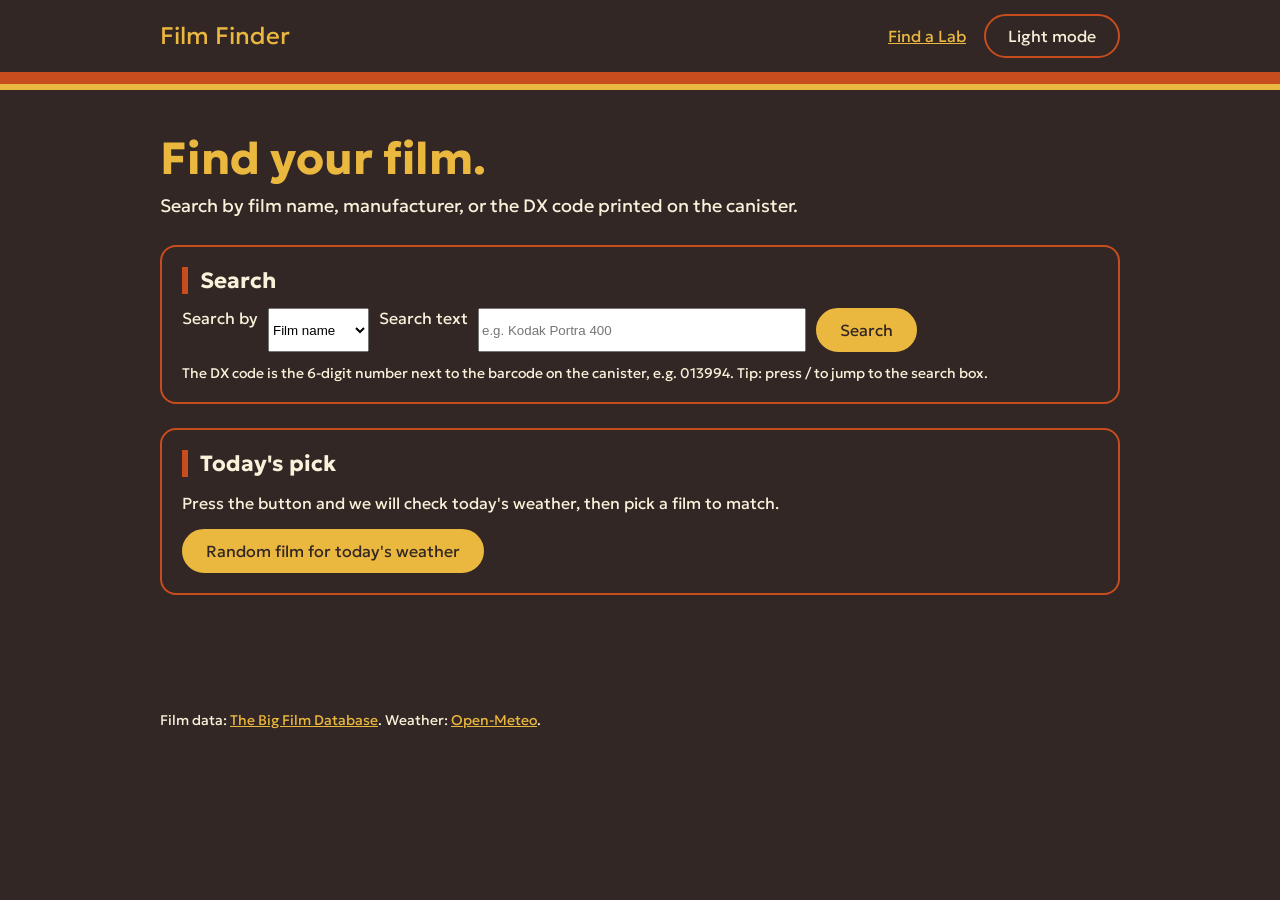
==== index.html @ 5430fe16 "Film Finder V1" ====
<!DOCTYPE html>
<html lang="en">
<head>
    <meta charset="UTF-8">
    <meta name="viewport" content="width=device-width, initial-scale=1.0">
    <title>Film Finder - Find Your Analog Film</title>

    <link rel="preconnect" href="https://fonts.googleapis.com">
    <link rel="preconnect" href="https://fonts.gstatic.com" crossorigin>
    <link href="https://fonts.googleapis.com/css2?family=Geologica:wght@400;600;800&display=swap" rel="stylesheet">

    <link rel="stylesheet" href="style.css">
    <script src="app.js" defer></script>
</head>

<body>
    <header class="site-header">
        <div class="container header-row">
            <a class="logo" href="index.html">Film Finder</a>
            <nav class="header-nav">
                <a href="https://findmyfilmlab.com/" target="_blank" rel="noopener">Find a Lab</a>
                <button id="theme-button" class="btn btn-outline" type="button">Light mode</button>
            </nav>
        </div>
    </header>
    <div class="filmstrip" aria-hidden="true"></div>

    <main class="container">
        <section class="hero">
            <h1>Find your film.</h1>
            <p class="subtitle">Search by film name, manufacturer, or the DX code printed on the canister.</p>
        </section>

        <section class="panel">
            <h2>Search</h2>
            <form id="search-form" class="search-row">
                <label for="search-type" class="visually-hidden">Search by</label>
                <select id="search-type">
                    <option value="name">Film name</option>
                    <option value="manufacturer">Manufacturer</option>
                    <option value="dx">DX code</option>
                </select>

                <label for="search-input" class="visually-hidden">Search text</label>
                <input id="search-input" type="text" placeholder="e.g. Kodak Portra 400" required>

                <button class="btn" type="submit">Search</button>
            </form>
            <p class="hint">The DX code is the 6-digit number next to the barcode on the canister, e.g. 013994. Tip: press / to jump to the search box.</p>
        </section>

        <section class="panel">
            <h2>Today's pick</h2>
            <p id="weather-text">Press the button and we will check today's weather, then pick a film to match.</p>
            <button id="random-btn" class="btn" type="button">Random film for today's weather</button>
        </section>

        <p id="message" role="status"></p>
        <section id="results" class="card-grid"></section>
    </main>

    <footer class="container site-footer">
        <p>
            Film data: <a href="https://thebigfilmdatabase.merinorus.com/" target="_blank" rel="noopener">The Big Film Database</a>.
            Weather: <a href="https://open-meteo.com/" target="_blank" rel="noopener">Open-Meteo</a>.
        </p>
    </footer>
</body>
</html>
---- style.css ----
body {
    background-color: #322724;
    color: #F9F2DA;
    font-family: "Geologica", Arial, sans-serif;
    font-size: 16px;
    margin: 0;
}

.container {
    width: 90%;
    max-width: 960px;
    margin: 0 auto;
}

.hidden {
    display: none;
}


/* ---------- Headings and links ---------- */
h1 {
    color: #EBB83F;
    font-size: 45px;
    margin: 40px 0 8px 0;
}

h2 {
    font-size: 22px;
    margin: 0 0 14px 0;
    padding-left: 12px;
    border-left: 6px solid #C74D1E;
}

h3 {
    font-size: 17px;
    margin: 0 0 4px 0;
}

.subtitle {
    font-size: 18px;
    margin: 0 0 28px 0;
}

a {
    color: #EBB83F;
}

a:hover {
    color: #F9F2DA;
    text-decoration: none;
}


/* ---------- Header and film strip ---------- */
.site-header {
    padding: 14px 0;
}

.header-row {
    display: flex;
    justify-content: space-between;
    align-items: center;
    gap: 12px;
}

.header-nav {
    display: flex;
    align-items: center;
    gap: 18px;
}

.logo {
    font-size: 24px;
    text-decoration: none;
}

.filmstrip {
    height: 12px;
    background-color: #C74D1E;
    border-bottom: 6px solid #EBB83F;
}


/* ---------- Buttons: rounded corners + colour change on hover ---------- */
.btn {
    display: inline-block;
    box-sizing: border-box;
    padding: 10px 22px;
    background-color: #EBB83F;
    color: #322724;
    border: 2px solid #EBB83F;
    border-radius: 999px;
    font-family: "Geologica", Arial, sans-serif;
    font-size: 16px;
    text-decoration: none;
    cursor: pointer;
}

.btn:hover {
    background-color: #F9F2DA;
    color: #322724;
    border: 2px solid #F9F2DA;
}

.btn-outline {
    background-color: #322724;
    color: #F9F2DA;
    border: 2px solid #C74D1E;
}


/* ---------- Panels and form fields ---------- */
.panel {
    box-sizing: border-box;
    padding: 20px;
    margin: 0 0 24px 0;
    border: 2px solid #C74D1E;
    border-radius: 16px;
}

.search-row {
    display: flex;
    flex-wrap: wrap;
    gap: 10px;
}

.field {
    box-sizing: border-box;
    padding: 10px 16px;
    background-color: #322724;
    color: #F9F2DA;
    border: 2px solid #C74D1E;
    border-radius: 999px;
    font-family: "Geologica", Arial, sans-serif;
    font-size: 16px;
}

#search-input {
    width: 320px;
}

.hint {
    font-size: 14px;
    margin: 12px 0 0 0;
}

#message {
    min-height: 26px;
    margin: 0 0 16px 0;
}

.error {
    color: #EBB83F;
}


/* ---------- Search result cards ---------- */
.card-grid {
    display: flex;
    flex-wrap: wrap;
    gap: 16px;
}

.film-card {
    box-sizing: border-box;
    width: 300px;
    padding: 16px;
    border: 2px solid #C74D1E;
    border-radius: 16px;
    cursor: pointer;
}

.film-card:hover {
    border: 2px solid #EBB83F;
}

.highlight {
    border: 2px solid #EBB83F;
}

.card-maker {
    color: #EBB83F;
    font-size: 14px;
    margin: 0;
}


/* ---------- Small labels ---------- */
.tag {
    display: inline-block;
    padding: 2px 14px;
    background-color: #EBB83F;
    color: #322724;
    border-radius: 999px;
    font-size: 14px;
}

.badge {
    display: inline-block;
    padding: 0 12px;
    background-color: #EBB83F;
    color: #322724;
    border-radius: 999px;
}


/* ---------- Result page ---------- */
.detail-row {
    display: flex;
    flex-wrap: wrap;
    gap: 24px;
    margin: 24px 0;
}

.image-box {
    width: 280px;
}

.package-img {
    display: block;
    width: 100%;
    height: auto;
    border: 2px solid #C74D1E;
    border-radius: 16px;
}

.no-image {
    display: flex;
    justify-content: center;
    align-items: center;
    box-sizing: border-box;
    min-height: 320px;
    padding: 16px;
    text-align: center;
    border: 2px solid #C74D1E;
    border-radius: 16px;
}

.info-panel {
    width: 600px;
    max-width: 100%;
    margin: 0;
}

dl {
    margin: 0;
}

.info-row {
    display: flex;
    flex-wrap: wrap;
    gap: 4px 16px;
    padding: 10px 0;
    border-bottom: 1px solid #C74D1E;
}

dt {
    width: 150px;
    color: #EBB83F;
}

dd {
    width: 340px;
    max-width: 100%;
    margin: 0;
}

.link-row {
    display: flex;
    flex-wrap: wrap;
    gap: 10px;
    margin: 10px 0 0 0;
}

.gallery {
    display: flex;
    flex-wrap: wrap;
    gap: 14px;
}

.gallery figure {
    margin: 0;
}

.gallery img {
    display: block;
    height: 170px;
    width: auto;
    max-width: 100%;
    border: 2px solid #C74D1E;
    border-radius: 12px;
}

.gallery figcaption {
    font-size: 13px;
    margin: 4px 0 0 0;
}


/* ---------- Footer ---------- */
.site-footer {
    font-size: 14px;
    margin: 50px auto 30px auto;
}

.light {
    background-color: #F9F2DA;
    color: #322724;
}

.light h1 {
    color: #C74D1E;
}

.light h2 {
    border-left: 6px solid #EBB83F;
}

.light a {
    color: #C74D1E;
}

.light a:hover {
    color: #322724;
}

.light .filmstrip {
    background-color: #C74D1E;
    border-bottom: 6px solid #EBB83F;
}

.light .btn {
    background-color: #C74D1E;
    color: #F9F2DA;
    border: 2px solid #C74D1E;
}

.light .btn:hover {
    background-color: #53413D;
    color: #F9F2DA;
    border: 2px solid #322724;
}

.light .btn-outline {
    background-color: #F9F2DA;
    color: #322724;
    border: 2px solid #EBB83F;
}

.light .btn-outline:hover {
    background-color: #53413D;
    color: #F9F2DA;
    border: 2px solid #322724;
}

.light .panel {
    border: 2px solid #EBB83F;
}

.light .field {
    background-color: #F9F2DA;
    color: #322724;
    border: 2px solid #EBB83F;
}

.light .error {
    color: #C74D1E;
}

.light .film-card {
    border: 2px solid #EBB83F;
}

.light .film-card:hover {
    border: 2px solid #C74D1E;
}

.light .highlight {
    border: 2px solid #C74D1E;
}

.light .card-maker {
    color: #C74D1E;
}

.light .package-img {
    border: 2px solid #EBB83F;
}

.light .no-image {
    border: 2px solid #EBB83F;
}

.light .info-row {
    border-bottom: 1px solid #EBB83F;
}

.light dt {
    color: #C74D1E;
}

.light .gallery img {
    border: 2px solid #EBB83F;
}

@media (max-width: 600px) {
    h1 {
        font-size: 32px;
    }

    .header-row {
        flex-direction: column;
        align-items: flex-start;
    }

    .search-row {
        flex-direction: column;
    }

    .field {
        width: 100%;
    }

    #search-input {
        width: 100%;
    }

    .film-card {
        width: 100%;
    }

    .detail-row {
        flex-direction: column;
    }

    .image-box {
        width: 100%;
        max-width: 260px;
    }

    dt {
        width: 100%;
    }
}
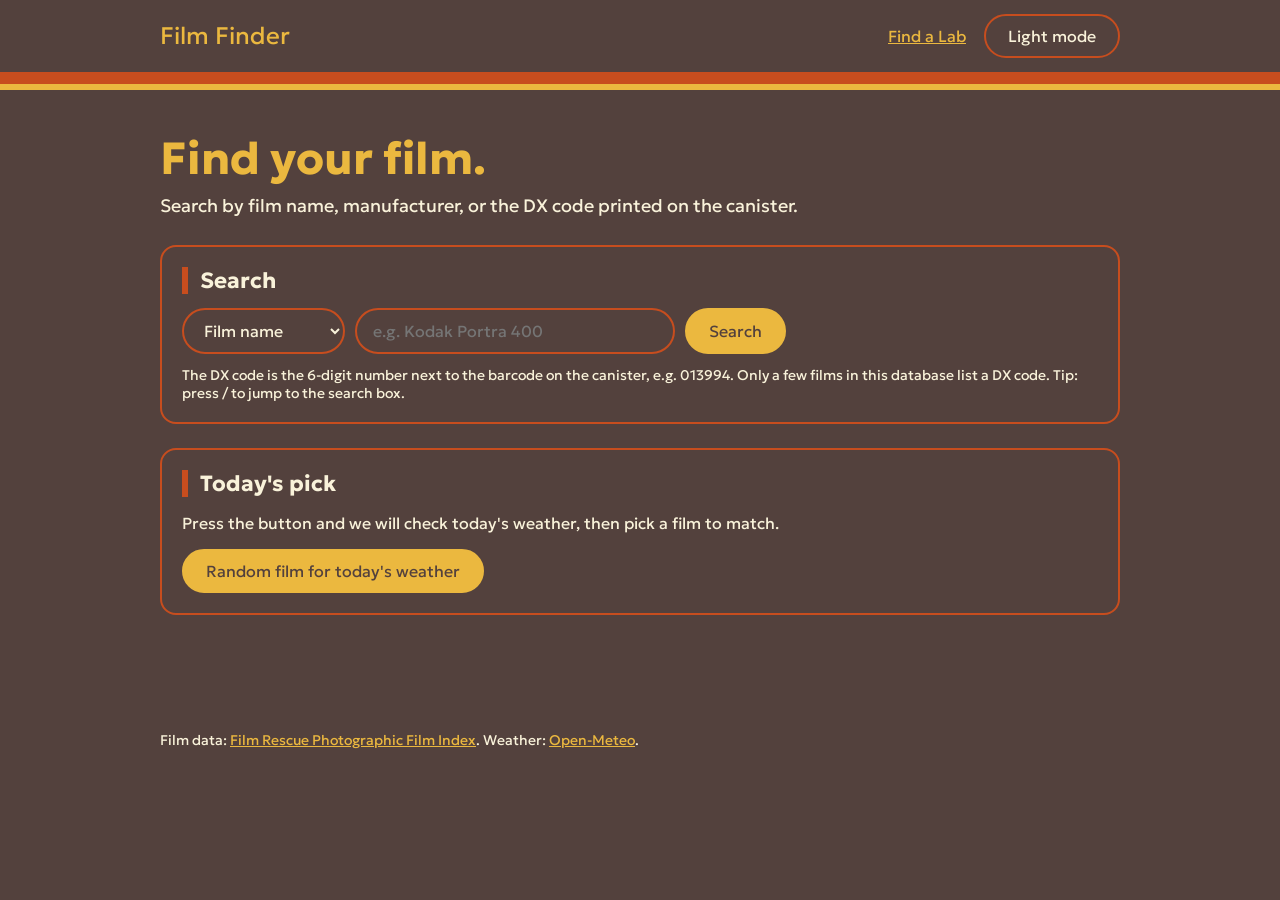
==== commit c199be65: "FILMFINDER V2 - Edit & match file name - Get the search bar running - Edit color palette" ====
--- a/index.html
+++ b/index.html
@@ -7,10 +7,10 @@
 
     <link rel="preconnect" href="https://fonts.googleapis.com">
     <link rel="preconnect" href="https://fonts.gstatic.com" crossorigin>
-    <link href="https://fonts.googleapis.com/css2?family=Geologica:wght@400;600;800&display=swap" rel="stylesheet">
+    <link href="https://fonts.googleapis.com/css2?family=Geologica:wght@400;700&display=swap" rel="stylesheet">
 
     <link rel="stylesheet" href="style.css">
-    <script src="app.js" defer></script>
+    <script src="filmfinder.js" defer></script>
 </head>
 
 <body>
@@ -34,19 +34,18 @@
         <section class="panel">
             <h2>Search</h2>
             <form id="search-form" class="search-row">
-                <label for="search-type" class="visually-hidden">Search by</label>
-                <select id="search-type">
+                <select id="search-type" class="field" aria-label="Search by">
                     <option value="name">Film name</option>
                     <option value="manufacturer">Manufacturer</option>
                     <option value="dx">DX code</option>
                 </select>
 
-                <label for="search-input" class="visually-hidden">Search text</label>
-                <input id="search-input" type="text" placeholder="e.g. Kodak Portra 400" required>
+                <input id="search-input" class="field" type="text" placeholder="e.g. Kodak Portra 400" aria-label="Search text" required>
+                <datalist id="brand-list"></datalist>
 
-                <button class="btn" type="submit">Search</button>
+                <button class="btn btn-small" type="submit">Search</button>
             </form>
-            <p class="hint">The DX code is the 6-digit number next to the barcode on the canister, e.g. 013994. Tip: press / to jump to the search box.</p>
+            <p class="hint">The DX code is the 6-digit number next to the barcode on the canister, e.g. 013994. Only a few films in this database list a DX code. Tip: press / to jump to the search box.</p>
         </section>
 
         <section class="panel">
@@ -61,7 +60,7 @@
 
     <footer class="container site-footer">
         <p>
-            Film data: <a href="https://thebigfilmdatabase.merinorus.com/" target="_blank" rel="noopener">The Big Film Database</a>.
+            Film data: <a href="https://www.filmrescue.com/film-database/" target="_blank" rel="noopener">Film Rescue Photographic Film Index</a>.
             Weather: <a href="https://open-meteo.com/" target="_blank" rel="noopener">Open-Meteo</a>.
         </p>
     </footer>
--- a/style.css
+++ b/style.css
@@ -1,5 +1,6 @@
+/* ---------- Page basics ---------- */
 body {
-    background-color: #322724;
+    background-color: #53413D;
     color: #F9F2DA;
     font-family: "Geologica", Arial, sans-serif;
     font-size: 16px;
@@ -87,7 +88,7 @@
     box-sizing: border-box;
     padding: 10px 22px;
     background-color: #EBB83F;
-    color: #322724;
+    color: #53413D;
     border: 2px solid #EBB83F;
     border-radius: 999px;
     font-family: "Geologica", Arial, sans-serif;
@@ -98,12 +99,12 @@
 
 .btn:hover {
     background-color: #F9F2DA;
-    color: #322724;
+    color: #53413D;
     border: 2px solid #F9F2DA;
 }
 
 .btn-outline {
-    background-color: #322724;
+    background-color: #53413D;
     color: #F9F2DA;
     border: 2px solid #C74D1E;
 }
@@ -127,7 +128,7 @@
 .field {
     box-sizing: border-box;
     padding: 10px 16px;
-    background-color: #322724;
+    background-color: #53413D;
     color: #F9F2DA;
     border: 2px solid #C74D1E;
     border-radius: 999px;
@@ -190,7 +191,7 @@
     display: inline-block;
     padding: 2px 14px;
     background-color: #EBB83F;
-    color: #322724;
+    color: #53413D;
     border-radius: 999px;
     font-size: 14px;
 }
@@ -199,7 +200,7 @@
     display: inline-block;
     padding: 0 12px;
     background-color: #EBB83F;
-    color: #322724;
+    color: #53413D;
     border-radius: 999px;
 }
 
@@ -303,9 +304,14 @@
     margin: 50px auto 30px auto;
 }
 
+
+/* ==========================================================
+   LIGHT MODE - the opposite of dark mode
+   (JavaScript adds the class "light" to <body>)
+   ========================================================== */
 .light {
     background-color: #F9F2DA;
-    color: #322724;
+    color: #53413D;
 }
 
 .light h1 {
@@ -321,7 +327,7 @@
 }
 
 .light a:hover {
-    color: #322724;
+    color: #53413D;
 }
 
 .light .filmstrip {
@@ -338,19 +344,19 @@
 .light .btn:hover {
     background-color: #53413D;
     color: #F9F2DA;
-    border: 2px solid #322724;
+    border: 2px solid #53413D;
 }
 
 .light .btn-outline {
     background-color: #F9F2DA;
-    color: #322724;
+    color: #53413D;
     border: 2px solid #EBB83F;
 }
 
 .light .btn-outline:hover {
     background-color: #53413D;
     color: #F9F2DA;
-    border: 2px solid #322724;
+    border: 2px solid #53413D;
 }
 
 .light .panel {
@@ -359,7 +365,7 @@
 
 .light .field {
     background-color: #F9F2DA;
-    color: #322724;
+    color: #53413D;
     border: 2px solid #EBB83F;
 }
 
@@ -403,6 +409,10 @@
     border: 2px solid #EBB83F;
 }
 
+
+/* ==========================================================
+   RESPONSIVE - small screens (media query from Lesson 7)
+   ========================================================== */
 @media (max-width: 600px) {
     h1 {
         font-size: 32px;
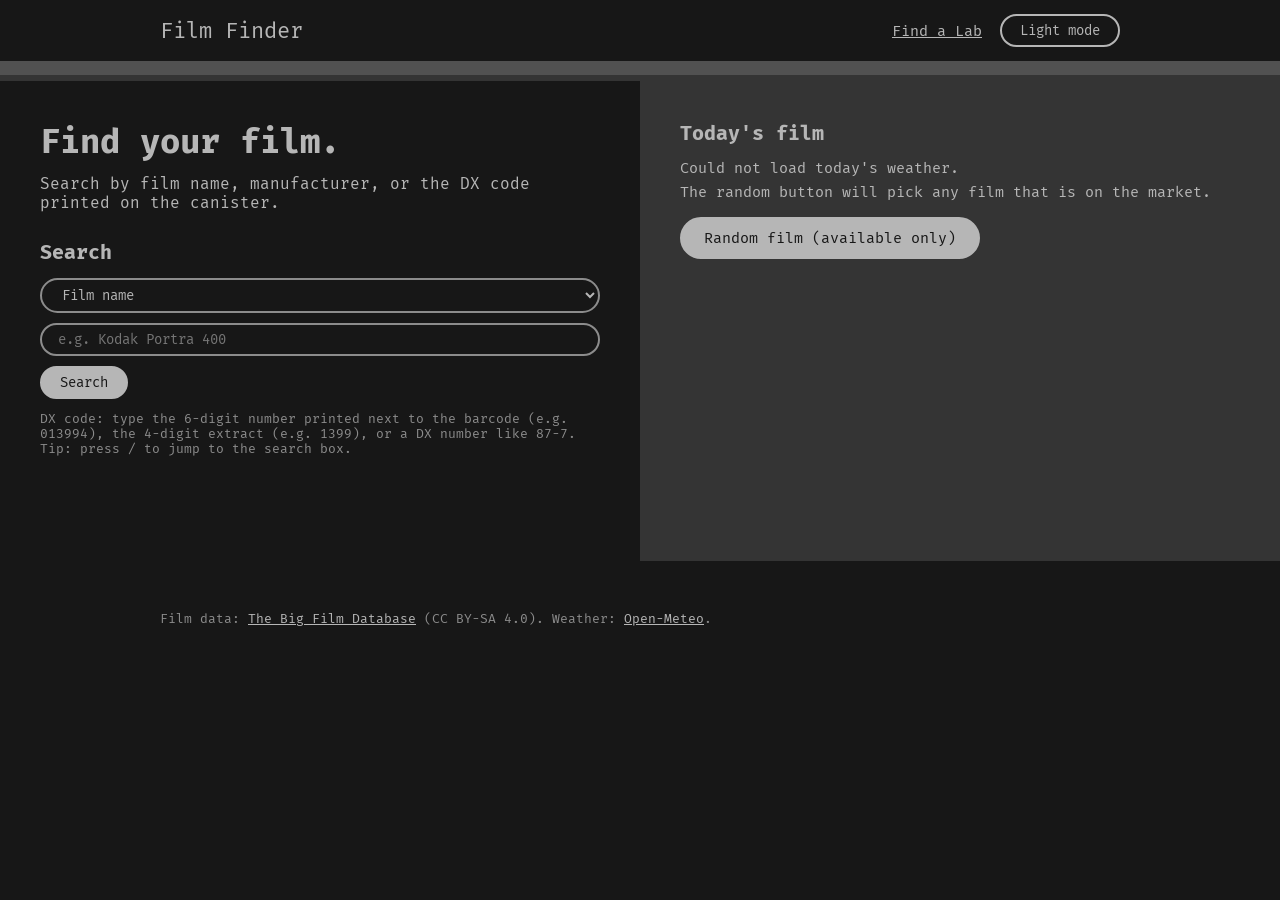
==== commit 55e88dde: "V2 Film Finder" ====
--- a/index.html
+++ b/index.html
@@ -7,7 +7,7 @@
 
     <link rel="preconnect" href="https://fonts.googleapis.com">
     <link rel="preconnect" href="https://fonts.gstatic.com" crossorigin>
-    <link href="https://fonts.googleapis.com/css2?family=Geologica:wght@400;700&display=swap" rel="stylesheet">
+    <link href="https://fonts.googleapis.com/css2?family=Fira+Mono:wght@400;700&display=swap" rel="stylesheet">
 
     <link rel="stylesheet" href="style.css">
     <script src="filmfinder.js" defer></script>
@@ -19,19 +19,18 @@
             <a class="logo" href="index.html">Film Finder</a>
             <nav class="header-nav">
                 <a href="https://findmyfilmlab.com/" target="_blank" rel="noopener">Find a Lab</a>
-                <button id="theme-button" class="btn btn-outline" type="button">Light mode</button>
+                <button id="theme-button" class="button button-outline button-small" type="button">Light mode</button>
             </nav>
         </div>
     </header>
     <div class="filmstrip" aria-hidden="true"></div>
 
-    <main class="container">
-        <section class="hero">
+    <!-- SPLIT SCREEN: left half = search, right half = Today's film -->
+    <main class="split">
+        <section class="split-left">
             <h1>Find your film.</h1>
             <p class="subtitle">Search by film name, manufacturer, or the DX code printed on the canister.</p>
-        </section>
 
-        <section class="panel">
             <h2>Search</h2>
             <form id="search-form" class="search-row">
                 <select id="search-type" class="field" aria-label="Search by">
@@ -41,26 +40,27 @@
                 </select>
 
                 <input id="search-input" class="field" type="text" placeholder="e.g. Kodak Portra 400" aria-label="Search text" required>
-                <datalist id="brand-list"></datalist>
 
-                <button class="btn btn-small" type="submit">Search</button>
+                <button class="button button-small" type="submit">Search</button>
             </form>
-            <p class="hint">The DX code is the 6-digit number next to the barcode on the canister, e.g. 013994. Only a few films in this database list a DX code. Tip: press / to jump to the search box.</p>
+            <p class="hint">DX code: type the 6-digit number printed next to the barcode (e.g. 013994), the 4-digit extract (e.g. 1399), or a DX number like 87-7. Tip: press / to jump to the search box.</p>
+
+            <p id="message" role="status"></p>
         </section>
 
-        <section class="panel">
-            <h2>Today's pick</h2>
-            <p id="weather-text">Press the button and we will check today's weather, then pick a film to match.</p>
-            <button id="random-btn" class="btn" type="button">Random film for today's weather</button>
+        <section class="split-right">
+            <h2>Today's film</h2>
+            <div id="weather-box">
+                <p id="weather-text">Checking today's weather...</p>
+                <p id="weather-tip"></p>
+            </div>
+            <button id="random-button" class="button" type="button">Random film (available only)</button>
         </section>
-
-        <p id="message" role="status"></p>
-        <section id="results" class="card-grid"></section>
     </main>
 
     <footer class="container site-footer">
         <p>
-            Film data: <a href="https://www.filmrescue.com/film-database/" target="_blank" rel="noopener">Film Rescue Photographic Film Index</a>.
+            Film data: <a href="https://thebigfilmdatabase.merinorus.com/" target="_blank" rel="noopener">The Big Film Database</a> (CC BY-SA 4.0).
             Weather: <a href="https://open-meteo.com/" target="_blank" rel="noopener">Open-Meteo</a>.
         </p>
     </footer>
--- a/style.css
+++ b/style.css
@@ -1,9 +1,15 @@
-/* ---------- Page basics ---------- */
+/* ==========================================================
+   PALETTE: Noir Chic
+   #171717 darkest | #343434 dark | #515151 medium | #8C8C8C light grey | #B6B6B6 lightest
+   Dark mode:  page #171717, panels #343434, borders #515151, text #B6B6B6, small text #8C8C8C
+   Light mode: page #B6B6B6, panels #8C8C8C, text #171717
+   ========================================================== */
+
 body {
-    background-color: #53413D;
-    color: #F9F2DA;
-    font-family: "Geologica", Arial, sans-serif;
-    font-size: 16px;
+    background-color: #171717;
+    color: #B6B6B6;
+    font-family: "Fira Mono", "Courier New", monospace;
+    font-size: 15px;
     margin: 0;
 }
 
@@ -18,41 +24,39 @@
 }
 
 
-/* ---------- Headings and links ---------- */
+/* Headings */
 h1 {
-    color: #EBB83F;
-    font-size: 45px;
-    margin: 40px 0 8px 0;
+    font-size: 34px;
+    margin: 0 0 12px 0;
 }
 
 h2 {
-    font-size: 22px;
+    font-size: 20px;
     margin: 0 0 14px 0;
-    padding-left: 12px;
-    border-left: 6px solid #C74D1E;
 }
 
 h3 {
     font-size: 17px;
-    margin: 0 0 4px 0;
+    margin: 0 0 8px 0;
 }
 
 .subtitle {
-    font-size: 18px;
+    font-size: 16px;
     margin: 0 0 28px 0;
 }
 
 a {
-    color: #EBB83F;
+    color: #B6B6B6;
 }
 
 a:hover {
-    color: #F9F2DA;
+    background-color: #B6B6B6;
+    color: #171717;
     text-decoration: none;
 }
 
 
-/* ---------- Header and film strip ---------- */
+/* Header and film strip */
 .site-header {
     padding: 14px 0;
 }
@@ -71,158 +75,242 @@
 }
 
 .logo {
-    font-size: 24px;
+    font-size: 22px;
     text-decoration: none;
 }
 
 .filmstrip {
-    height: 12px;
-    background-color: #C74D1E;
-    border-bottom: 6px solid #EBB83F;
-}
-
-
-/* ---------- Buttons: rounded corners + colour change on hover ---------- */
-.btn {
+    height: 14px;
+    background-color: #515151;
+    border-bottom: 6px solid #343434;
+}
+
+
+/* Buttons */
+.button {
     display: inline-block;
     box-sizing: border-box;
     padding: 10px 22px;
-    background-color: #EBB83F;
-    color: #53413D;
-    border: 2px solid #EBB83F;
+    background-color: #B6B6B6;
+    color: #171717;
+    border: 2px solid #B6B6B6;
     border-radius: 999px;
-    font-family: "Geologica", Arial, sans-serif;
-    font-size: 16px;
+    font-family: "Fira Mono", "Courier New", monospace;
+    font-size: 15px;
     text-decoration: none;
     cursor: pointer;
 }
 
-.btn:hover {
-    background-color: #F9F2DA;
-    color: #53413D;
-    border: 2px solid #F9F2DA;
-}
-
-.btn-outline {
-    background-color: #53413D;
-    color: #F9F2DA;
-    border: 2px solid #C74D1E;
-}
-
-
-/* ---------- Panels and form fields ---------- */
+.button:hover {
+    background-color: #171717;
+    color: #B6B6B6;
+    border: 2px solid #B6B6B6;
+}
+
+.button-outline {
+    background-color: #171717;
+    color: #B6B6B6;
+    border: 2px solid #B6B6B6;
+}
+
+.button-outline:hover {
+    background-color: #B6B6B6;
+    color: #171717;
+    border: 2px solid #B6B6B6;
+}
+
+.button-small {
+    padding: 6px 18px;
+    font-size: 14px;
+}
+
+
+/* Split screen (index.html) */
+.split {
+    display: flex;
+    min-height: 480px;
+}
+
+.split-left {
+    box-sizing: border-box;
+    width: 50%;
+    padding: 40px;
+    background-color: #171717;
+}
+
+.split-right {
+    box-sizing: border-box;
+    width: 50%;
+    padding: 40px;
+    background-color: #343434;
+}
+
+
+/* Panels and form fields */
 .panel {
     box-sizing: border-box;
     padding: 20px;
     margin: 0 0 24px 0;
-    border: 2px solid #C74D1E;
+    background-color: #343434;
+    border: 2px solid #515151;
     border-radius: 16px;
 }
 
 .search-row {
     display: flex;
-    flex-wrap: wrap;
+    flex-direction: column;
+    align-items: flex-start;
     gap: 10px;
 }
 
 .field {
     box-sizing: border-box;
-    padding: 10px 16px;
-    background-color: #53413D;
-    color: #F9F2DA;
-    border: 2px solid #C74D1E;
+    width: 100%;
+    padding: 6px 16px;
+    background-color: #171717;
+    color: #B6B6B6;
+    border: 2px solid #8C8C8C;
     border-radius: 999px;
-    font-family: "Geologica", Arial, sans-serif;
-    font-size: 16px;
-}
-
-#search-input {
-    width: 320px;
+    font-family: "Fira Mono", "Courier New", monospace;
+    font-size: 14px;
 }
 
 .hint {
-    font-size: 14px;
+    font-size: 13px;
+    color: #8C8C8C;
     margin: 12px 0 0 0;
 }
 
+#weather-text {
+    margin: 0 0 6px 0;
+}
+
+#weather-tip {
+    margin: 0 0 16px 0;
+}
+
 #message {
-    min-height: 26px;
-    margin: 0 0 16px 0;
+    min-height: 24px;
+    margin: 16px 0 0 0;
 }
 
 .error {
-    color: #EBB83F;
-}
-
-
-/* ---------- Search result cards ---------- */
-.card-grid {
-    display: flex;
-    flex-wrap: wrap;
-    gap: 16px;
-}
-
-.film-card {
-    box-sizing: border-box;
-    width: 300px;
-    padding: 16px;
-    border: 2px solid #C74D1E;
-    border-radius: 16px;
-    cursor: pointer;
-}
-
-.film-card:hover {
-    border: 2px solid #EBB83F;
-}
-
-.highlight {
-    border: 2px solid #EBB83F;
-}
-
-.card-maker {
-    color: #EBB83F;
-    font-size: 14px;
-    margin: 0;
-}
-
-
-/* ---------- Small labels ---------- */
+    box-sizing: border-box;
+    padding: 8px 16px;
+    border: 2px solid #B6B6B6;
+    border-radius: 12px;
+}
+
 .tag {
     display: inline-block;
     padding: 2px 14px;
-    background-color: #EBB83F;
-    color: #53413D;
+    background-color: #B6B6B6;
+    color: #171717;
     border-radius: 999px;
-    font-size: 14px;
-}
-
-.badge {
+}
+
+
+/* Label */
+.status {
     display: inline-block;
     padding: 0 12px;
-    background-color: #EBB83F;
-    color: #53413D;
+    border: 2px solid #B6B6B6;
     border-radius: 999px;
 }
 
-
-/* ---------- Result page ---------- */
-.detail-row {
+.status-on {
+    background-color: #B6B6B6;
+    color: #171717;
+}
+
+
+/* Results list: each card has the featured image on top */
+.result-bar {
     display: flex;
     flex-wrap: wrap;
-    gap: 24px;
-    margin: 24px 0;
+    justify-content: space-between;
+    align-items: center;
+    gap: 8px 24px;
+    margin: 0 0 20px 0;
+}
+
+.bar-title {
+    margin: 0;
+}
+
+.bar-count {
+    margin: 0;
+}
+
+#film-list {
+    display: flex;
+    flex-wrap: wrap;
+    align-items: flex-start;
+    gap: 20px;
+}
+
+.result-card {
+    box-sizing: border-box;
+    width: 460px;
+    max-width: 100%;
+    padding: 20px;
+    background-color: #343434;
+    border: 2px solid #515151;
+    border-radius: 16px;
+}
+
+.result-image {
+    box-sizing: border-box;
+    padding: 12px;
+    margin: 0 0 16px 0;
+    background-color: #171717;
+    border-radius: 12px;
+}
+
+.line {
+    margin: 0 0 4px 0;
+}
+
+.pack-img {
+    display: block;
+    width: 220px;
+    max-width: 100%;
+    height: auto;
+    margin: 0 auto;
+    border-radius: 8px;
+}
+
+
+/* Detail View: featured image */
+.feature {
+    box-sizing: border-box;
+    padding: 30px 20px;
+    margin: 0 0 24px 0;
+    text-align: center;
+    background-color: #343434;
+    border: 2px solid #515151;
+    border-radius: 16px;
+}
+
+.feature h1 {
+    margin: 20px 0 8px 0;
+}
+
+#film-subtitle {
+    margin: 0;
 }
 
 .image-box {
-    width: 280px;
+    width: 360px;
+    max-width: 100%;
+    margin: 0 auto;
 }
 
 .package-img {
     display: block;
     width: 100%;
     height: auto;
-    border: 2px solid #C74D1E;
-    border-radius: 16px;
+    border-radius: 12px;
 }
 
 .no-image {
@@ -230,17 +318,12 @@
     justify-content: center;
     align-items: center;
     box-sizing: border-box;
-    min-height: 320px;
+    min-height: 280px;
     padding: 16px;
     text-align: center;
-    border: 2px solid #C74D1E;
-    border-radius: 16px;
-}
-
-.info-panel {
-    width: 600px;
-    max-width: 100%;
-    margin: 0;
+    background-color: #171717;
+    border: 2px solid #515151;
+    border-radius: 12px;
 }
 
 dl {
@@ -252,16 +335,15 @@
     flex-wrap: wrap;
     gap: 4px 16px;
     padding: 10px 0;
-    border-bottom: 1px solid #C74D1E;
+    border-bottom: 1px solid #515151;
 }
 
 dt {
-    width: 150px;
-    color: #EBB83F;
+    width: 170px;
 }
 
 dd {
-    width: 340px;
+    width: 330px;
     max-width: 100%;
     margin: 0;
 }
@@ -271,6 +353,19 @@
     flex-wrap: wrap;
     gap: 10px;
     margin: 10px 0 0 0;
+}
+
+.row-two {
+    display: flex;
+    flex-wrap: wrap;
+    gap: 24px;
+    margin: 0 0 24px 0;
+}
+
+.row-two .panel {
+    width: 456px;
+    max-width: 100%;
+    margin: 0;
 }
 
 .gallery {
@@ -288,134 +383,136 @@
     height: 170px;
     width: auto;
     max-width: 100%;
-    border: 2px solid #C74D1E;
+    border: 2px solid #515151;
     border-radius: 12px;
 }
 
 .gallery figcaption {
+    font-size: 12px;
+    margin: 4px 0 0 0;
+}
+
+
+/* Footer */
+.site-footer {
     font-size: 13px;
-    margin: 4px 0 0 0;
-}
-
-
-/* ---------- Footer ---------- */
-.site-footer {
-    font-size: 14px;
+    color: #8C8C8C;
     margin: 50px auto 30px auto;
 }
 
 
-/* ==========================================================
-   LIGHT MODE - the opposite of dark mode
-   (JavaScript adds the class "light" to <body>)
-   ========================================================== */
+/* LIGHT MODE */
 .light {
-    background-color: #F9F2DA;
-    color: #53413D;
-}
-
-.light h1 {
-    color: #C74D1E;
-}
-
-.light h2 {
-    border-left: 6px solid #EBB83F;
+    background-color: #B6B6B6;
+    color: #171717;
 }
 
 .light a {
-    color: #C74D1E;
+    color: #171717;
 }
 
 .light a:hover {
-    color: #53413D;
+    background-color: #171717;
+    color: #B6B6B6;
 }
 
 .light .filmstrip {
-    background-color: #C74D1E;
-    border-bottom: 6px solid #EBB83F;
-}
-
-.light .btn {
-    background-color: #C74D1E;
-    color: #F9F2DA;
-    border: 2px solid #C74D1E;
-}
-
-.light .btn:hover {
-    background-color: #53413D;
-    color: #F9F2DA;
-    border: 2px solid #53413D;
-}
-
-.light .btn-outline {
-    background-color: #F9F2DA;
-    color: #53413D;
-    border: 2px solid #EBB83F;
-}
-
-.light .btn-outline:hover {
-    background-color: #53413D;
-    color: #F9F2DA;
-    border: 2px solid #53413D;
+    background-color: #515151;
+    border-bottom: 6px solid #8C8C8C;
+}
+
+.light .button {
+    background-color: #171717;
+    color: #B6B6B6;
+    border: 2px solid #171717;
+}
+
+.light .button:hover {
+    background-color: #B6B6B6;
+    color: #171717;
+    border: 2px solid #171717;
+}
+
+.light .button-outline {
+    background-color: #B6B6B6;
+    color: #171717;
+    border: 2px solid #171717;
+}
+
+.light .button-outline:hover {
+    background-color: #171717;
+    color: #B6B6B6;
+    border: 2px solid #171717;
+}
+
+.light .split-left {
+    background-color: #B6B6B6;
+}
+
+.light .split-right {
+    background-color: #8C8C8C;
 }
 
 .light .panel {
-    border: 2px solid #EBB83F;
+    background-color: #8C8C8C;
 }
 
 .light .field {
-    background-color: #F9F2DA;
-    color: #53413D;
-    border: 2px solid #EBB83F;
+    background-color: #B6B6B6;
+    color: #171717;
+    border: 2px solid #171717;
+}
+
+.light .hint {
+    color: #343434;
 }
 
 .light .error {
-    color: #C74D1E;
-}
-
-.light .film-card {
-    border: 2px solid #EBB83F;
-}
-
-.light .film-card:hover {
-    border: 2px solid #C74D1E;
-}
-
-.light .highlight {
-    border: 2px solid #C74D1E;
-}
-
-.light .card-maker {
-    color: #C74D1E;
-}
-
-.light .package-img {
-    border: 2px solid #EBB83F;
+    border: 2px solid #171717;
+}
+
+.light .tag {
+    background-color: #171717;
+    color: #B6B6B6;
+}
+
+.light .status {
+    border: 2px solid #171717;
+}
+
+.light .status-on {
+    background-color: #171717;
+    color: #B6B6B6;
+}
+
+.light .result-card {
+    background-color: #8C8C8C;
+}
+
+.light .result-image {
+    background-color: #B6B6B6;
+}
+
+.light .feature {
+    background-color: #8C8C8C;
 }
 
 .light .no-image {
-    border: 2px solid #EBB83F;
+    background-color: #B6B6B6;
+    border: 2px solid #171717;
 }
 
 .light .info-row {
-    border-bottom: 1px solid #EBB83F;
-}
-
-.light dt {
-    color: #C74D1E;
-}
-
-.light .gallery img {
-    border: 2px solid #EBB83F;
-}
-
-
-/* ==========================================================
-   RESPONSIVE - small screens (media query from Lesson 7)
-   ========================================================== */
+    border-bottom: 1px solid #343434;
+}
+
+.light .site-footer {
+    color: #343434;
+}
+
 @media (max-width: 600px) {
     h1 {
-        font-size: 32px;
+        font-size: 26px;
     }
 
     .header-row {
@@ -423,29 +520,18 @@
         align-items: flex-start;
     }
 
-    .search-row {
+    .split {
         flex-direction: column;
     }
 
-    .field {
+    .split-left {
         width: 100%;
+        padding: 24px;
     }
 
-    #search-input {
+    .split-right {
         width: 100%;
-    }
-
-    .film-card {
-        width: 100%;
-    }
-
-    .detail-row {
-        flex-direction: column;
-    }
-
-    .image-box {
-        width: 100%;
-        max-width: 260px;
+        padding: 24px;
     }
 
     dt {
